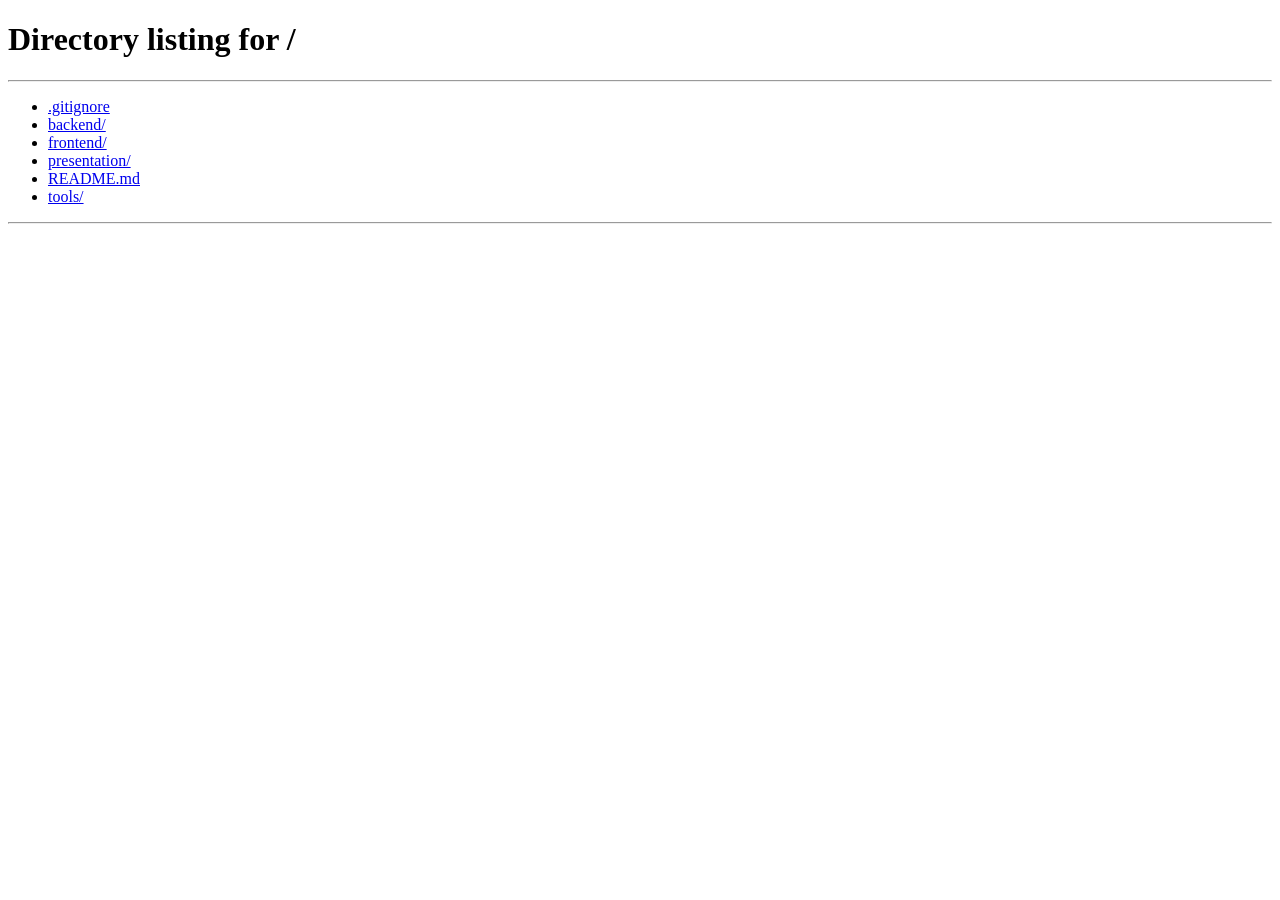
==== frontend/admin.html @ 4760195c "Initial commit" ====
<!doctype html>
<html lang="en">

<head>
  <meta charset="UTF-8" />
  <meta name="viewport" content="width=device-width, initial-scale=1.0" />
  <meta name="description" content="Grid Bot 3D administration dashboard" />
  <title>Grid Bot 3D — Admin Console</title>
  <link rel="stylesheet" href="./fonts.css" />
  <link rel="stylesheet" href="./admin.css" />
  <link rel="stylesheet" href="./admin-minimal.css" />
</head>

<body>
  <div class="admin-shell">
    <aside class="admin-sidebar">
      <a class="admin-brand" href="/admin" aria-label="Grid Bot Admin">
        <span class="admin-brand-mark" aria-hidden="true">
          <svg class="lucide-icon" viewBox="0 0 24 24" fill="none" stroke="currentColor" stroke-width="2" stroke-linecap="round" stroke-linejoin="round" focusable="false"><use href="./assets/lucide-sprite.svg#bot"></use></svg>
        </span>
        <span><small>GRID BOT 3D</small><strong>Control room</strong></span>
      </a>

      <nav class="admin-nav" aria-label="Admin navigation">
        <button class="active" type="button" data-view="dashboard">
          <svg class="lucide-icon" viewBox="0 0 24 24" fill="none" stroke="currentColor" stroke-width="2" stroke-linecap="round" stroke-linejoin="round" aria-hidden="true" focusable="false"><use href="./assets/lucide-sprite.svg#layout-dashboard"></use></svg>
          <span>Overview</span>
        </button>
        <button type="button" data-view="users">
          <svg class="lucide-icon" viewBox="0 0 24 24" fill="none" stroke="currentColor" stroke-width="2" stroke-linecap="round" stroke-linejoin="round" aria-hidden="true" focusable="false"><use href="./assets/lucide-sprite.svg#users"></use></svg>
          <span>Players</span>
        </button>
        <button type="button" data-view="submissions">
          <svg class="lucide-icon" viewBox="0 0 24 24" fill="none" stroke="currentColor" stroke-width="2" stroke-linecap="round" stroke-linejoin="round" aria-hidden="true" focusable="false"><use href="./assets/lucide-sprite.svg#code-xml"></use></svg>
          <span>Submissions</span>
        </button>
      </nav>

      <div class="admin-account">
        <span class="admin-account-icon" aria-hidden="true">
          <svg class="lucide-icon" viewBox="0 0 24 24" fill="none" stroke="currentColor" stroke-width="2" stroke-linecap="round" stroke-linejoin="round" focusable="false"><use href="./assets/lucide-sprite.svg#user-round"></use></svg>
        </span>
        <span><strong id="admin-name">Admin</strong><small>ADMINISTRATOR</small></span>
        <button id="admin-logout" type="button" title="Sign out" aria-label="Sign out">
          <svg class="lucide-icon" viewBox="0 0 24 24" fill="none" stroke="currentColor" stroke-width="2" stroke-linecap="round" stroke-linejoin="round" focusable="false"><use href="./assets/lucide-sprite.svg#log-out"></use></svg>
        </button>
      </div>
    </aside>

    <main class="admin-main">
      <header class="admin-header">
        <div>
          <span id="view-kicker">CONTROL ROOM / OVERVIEW</span>
          <h1 id="view-title">Live system status</h1>
          <p id="view-description">Track player accounts and mission results from one place.</p>
        </div>
        <div class="admin-toolbar">
          <label class="admin-search">
            <svg class="lucide-icon" viewBox="0 0 24 24" fill="none" stroke="currentColor" stroke-width="2" stroke-linecap="round" stroke-linejoin="round" aria-hidden="true" focusable="false"><use href="./assets/lucide-sprite.svg#search"></use></svg>
            <input id="global-search" type="search" placeholder="Search players, email, or code" />
            <kbd><svg class="lucide-icon" viewBox="0 0 24 24" fill="none" stroke="currentColor" stroke-width="2" stroke-linecap="round" stroke-linejoin="round" aria-hidden="true" focusable="false"><use href="./assets/lucide-sprite.svg#command"></use></svg><span>K</span></kbd>
          </label>

          <div id="filter-control" class="custom-filter">
            <button id="filter-button" type="button" aria-expanded="false" aria-controls="filter-popover">
              <svg class="lucide-icon" viewBox="0 0 24 24" fill="none" stroke="currentColor" stroke-width="2" stroke-linecap="round" stroke-linejoin="round" aria-hidden="true" focusable="false"><use href="./assets/lucide-sprite.svg#list-filter"></use></svg>
              <span id="filter-label">All filters</span>
              <svg class="filter-chevron lucide-icon" viewBox="0 0 24 24" fill="none" stroke="currentColor" stroke-width="2" stroke-linecap="round" stroke-linejoin="round" aria-hidden="true" focusable="false"><use href="./assets/lucide-sprite.svg#chevron-down"></use></svg>
            </button>
            <div id="filter-popover" class="filter-popover" hidden>
              <label>
                <svg class="lucide-icon" viewBox="0 0 24 24" fill="none" stroke="currentColor" stroke-width="2" stroke-linecap="round" stroke-linejoin="round" aria-hidden="true" focusable="false"><use href="./assets/lucide-sprite.svg#search"></use></svg>
                <input id="filter-search" type="search" placeholder="Search filters..." />
              </label>
              <div id="filter-options" class="filter-options"></div>
              <p id="filter-empty" hidden>No matching filters</p>
            </div>
          </div>

          <button id="create-user-button" class="primary-action" type="button">
            <svg class="lucide-icon" viewBox="0 0 24 24" fill="none" stroke="currentColor" stroke-width="2" stroke-linecap="round" stroke-linejoin="round" aria-hidden="true" focusable="false"><use href="./assets/lucide-sprite.svg#plus"></use></svg>
            Create player
          </button>
        </div>
      </header>

      <section id="dashboard-view" class="admin-view">
        <div class="metric-bento">
          <article class="metric-card metric-primary">
            <span class="metric-icon"><svg class="lucide-icon" viewBox="0 0 24 24" fill="none" stroke="currentColor" stroke-width="2" stroke-linecap="round" stroke-linejoin="round" aria-hidden="true" focusable="false"><use href="./assets/lucide-sprite.svg#users"></use></svg></span>
            <span>Total players</span>
            <strong id="metric-users">0</strong>
            <small><i></i><span id="metric-active-copy">0 active accounts</span></small>
          </article>
          <article class="metric-card">
            <span class="metric-icon"><svg class="lucide-icon" viewBox="0 0 24 24" fill="none" stroke="currentColor" stroke-width="2" stroke-linecap="round" stroke-linejoin="round" aria-hidden="true" focusable="false"><use href="./assets/lucide-sprite.svg#code-xml"></use></svg></span>
            <span>Submitted runs</span>
            <strong id="metric-submissions">0</strong>
            <small>Validated mission runs</small>
          </article>
          <article class="metric-card">
            <span class="metric-icon"><svg class="lucide-icon" viewBox="0 0 24 24" fill="none" stroke="currentColor" stroke-width="2" stroke-linecap="round" stroke-linejoin="round" aria-hidden="true" focusable="false"><use href="./assets/lucide-sprite.svg#clock-3"></use></svg></span>
            <span>Average time</span>
            <strong id="metric-duration">0:00</strong>
            <small>From mission start to submission</small>
          </article>
          <article class="metric-card">
            <span class="metric-icon"><svg class="lucide-icon" viewBox="0 0 24 24" fill="none" stroke="currentColor" stroke-width="2" stroke-linecap="round" stroke-linejoin="round" aria-hidden="true" focusable="false"><use href="./assets/lucide-sprite.svg#shield-check"></use></svg></span>
            <span>Overall completion</span>
            <strong id="metric-completion">0%</strong>
            <small><span id="metric-suspended">0 suspended accounts</span></small>
          </article>
        </div>

        <div class="dashboard-grid">
          <article class="admin-panel mission-pulse-panel">
            <header class="panel-heading">
              <div><span>MISSION PULSE</span><h2>Mission performance</h2></div>
              <small>Based on all validated submissions</small>
            </header>
            <div id="mission-pulse" class="mission-pulse"></div>
          </article>
          <article class="admin-panel recent-panel">
            <header class="panel-heading">
              <div><span>LIVE ACTIVITY</span><h2>Recent activity</h2></div>
              <button type="button" data-open-view="submissions">View all</button>
            </header>
            <div id="recent-submissions" class="recent-list"></div>
          </article>
        </div>
      </section>

      <section id="users-view" class="admin-view" hidden>
        <article class="admin-panel table-panel">
          <header class="table-heading">
            <div><span>ACCOUNT DIRECTORY</span><h2>Player accounts</h2></div>
            <span id="users-count">0 items</span>
          </header>
          <div class="data-table-wrap">
            <table class="data-table">
              <thead>
                <tr><th>Player</th><th>Status</th><th>Submissions</th><th>Best stars</th><th>Last seen</th><th></th></tr>
              </thead>
              <tbody id="users-table-body"></tbody>
            </table>
          </div>
          <div id="users-empty" class="empty-state" hidden>
            <svg class="lucide-icon" viewBox="0 0 24 24" fill="none" stroke="currentColor" stroke-width="2" stroke-linecap="round" stroke-linejoin="round" aria-hidden="true" focusable="false"><use href="./assets/lucide-sprite.svg#user-round"></use></svg>
            <strong>No player accounts found</strong><span>Try a different search or filter.</span>
          </div>
        </article>
      </section>

      <section id="submissions-view" class="admin-view" hidden>
        <article class="admin-panel table-panel">
          <header class="table-heading">
            <div><span>VALIDATED RUNS</span><h2>Submission history</h2></div>
            <span id="submissions-count">0 items</span>
          </header>
          <div class="data-table-wrap">
            <table class="data-table submission-table">
              <thead>
                <tr><th>Player</th><th>Mission</th><th>Result</th><th>Time</th><th>Submitted</th><th></th></tr>
              </thead>
              <tbody id="submissions-table-body"></tbody>
            </table>
          </div>
          <div id="submissions-empty" class="empty-state" hidden>
            <svg class="lucide-icon" viewBox="0 0 24 24" fill="none" stroke="currentColor" stroke-width="2" stroke-linecap="round" stroke-linejoin="round" aria-hidden="true" focusable="false"><use href="./assets/lucide-sprite.svg#code-xml"></use></svg>
            <strong>No submissions found</strong><span>Try a different search or filter.</span>
          </div>
        </article>
      </section>
    </main>
  </div>

  <aside id="submission-drawer" class="detail-drawer" aria-labelledby="drawer-title" hidden>
    <div class="drawer-scrim" data-close-drawer></div>
    <section>
      <header>
        <div><span>RUN INSPECTOR</span><h2 id="drawer-title">Run details</h2></div>
        <button type="button" data-close-drawer aria-label="Close details">
          <svg class="lucide-icon" viewBox="0 0 24 24" fill="none" stroke="currentColor" stroke-width="2" stroke-linecap="round" stroke-linejoin="round" focusable="false"><use href="./assets/lucide-sprite.svg#x"></use></svg>
        </button>
      </header>
      <div id="drawer-content" class="drawer-content"></div>
    </section>
  </aside>

  <div id="user-modal" class="admin-modal" role="dialog" aria-modal="true" aria-labelledby="user-modal-title" hidden>
    <div class="modal-scrim" data-close-modal></div>
    <section class="modal-card">
      <header>
        <div><span>ACCOUNT EDITOR</span><h2 id="user-modal-title">Create player account</h2></div>
        <button type="button" data-close-modal aria-label="Close">
          <svg class="lucide-icon" viewBox="0 0 24 24" fill="none" stroke="currentColor" stroke-width="2" stroke-linecap="round" stroke-linejoin="round" focusable="false"><use href="./assets/lucide-sprite.svg#x"></use></svg>
        </button>
      </header>
      <form id="user-form">
        <input id="user-id" name="id" type="hidden" />
        <label><span>Username</span><input name="username" type="text" minlength="3" maxlength="32" required /></label>
        <label><span>Email</span><input name="email" type="email" required /></label>
        <label><span id="password-label">Password</span><input name="password" type="password" minlength="8" /></label>
        <label id="status-field" hidden>
          <span>Account status</span>
          <div class="status-segment">
            <button class="active" type="button" data-status="active">Active</button>
            <button type="button" data-status="suspended">Suspended</button>
          </div>
        </label>
        <p id="user-form-error" class="form-error" role="alert" hidden></p>
        <footer>
          <button type="button" data-close-modal>Cancel</button>
          <button id="save-user-button" type="submit">Save account</button>
        </footer>
      </form>
    </section>
  </div>

  <div id="delete-modal" class="admin-modal" role="dialog" aria-modal="true" aria-labelledby="delete-modal-title" hidden>
    <div class="modal-scrim" data-close-delete></div>
    <section class="modal-card compact">
      <header>
        <div><span>DESTRUCTIVE ACTION</span><h2 id="delete-modal-title">Delete player account?</h2></div>
      </header>
      <p id="delete-copy">All scores and history will be permanently removed.</p>
      <footer>
        <button type="button" data-close-delete>Cancel</button>
        <button id="confirm-delete-button" class="danger-action" type="button">Delete account</button>
      </footer>
    </section>
  </div>

  <div id="admin-toast" class="admin-toast" role="status" aria-live="polite" hidden>
    <svg class="lucide-icon" viewBox="0 0 24 24" fill="none" stroke="currentColor" stroke-width="2" stroke-linecap="round" stroke-linejoin="round" aria-hidden="true" focusable="false"><use href="./assets/lucide-sprite.svg#check"></use></svg>
    <span id="admin-toast-copy">Saved</span>
  </div>

  <script type="module" src="./admin.js"></script>
</body>

</html>
---- frontend/fonts.css ----
@import url("https://fonts.googleapis.com/css2?family=Exo+2:wght@400;500;600;700;800&family=IBM+Plex+Mono:wght@400;500;600&family=Oxanium:wght@400;500;600;700;800&display=swap");

:root {
  --font-body: "Exo 2", system-ui, -apple-system, BlinkMacSystemFont, "Segoe UI", sans-serif;
  --font-display: "Oxanium", "Exo 2", system-ui, -apple-system, BlinkMacSystemFont, "Segoe UI", sans-serif;
  --font-mono: "IBM Plex Mono", ui-monospace, SFMono-Regular, Menlo, Monaco, Consolas, monospace;
}
---- frontend/admin.css ----
:root {
  color-scheme: dark;
  --bg: #101516;
  --surface: #171e20;
  --surface-raised: #1d2628;
  --surface-soft: #222d2f;
  --line: rgba(215, 230, 226, 0.09);
  --line-strong: rgba(215, 230, 226, 0.15);
  --text: #e8efed;
  --muted: #84928f;
  --muted-strong: #a8b4b1;
  --accent: #9dbdb5;
  --accent-strong: #c0d7d1;
  --accent-ink: #12201d;
  --danger: #d88a98;
  --warning: #d4b67b;
  font-family: var(--font-body);
  font-synthesis: none;
  text-rendering: optimizeLegibility;
}

* {
  box-sizing: border-box;
}

html,
body {
  min-width: 320px;
  min-height: 100%;
  margin: 0;
}

body,
button,
input {
  font-family: var(--font-body);
}

body {
  min-height: 100vh;
  color: var(--text);
  background:
    radial-gradient(circle at 80% 0%, rgba(97, 125, 119, 0.1), transparent 28%),
    var(--bg);
}

[hidden] {
  display: none !important;
}

button,
input {
  border: 0;
  color: inherit;
  font: inherit;
}

button {
  cursor: pointer;
}

svg {
  fill: none;
  stroke: currentColor;
  stroke-width: 1.75;
  stroke-linecap: round;
  stroke-linejoin: round;
}

.lucide-icon {
  display: block;
  width: 1em;
  height: 1em;
  flex: 0 0 auto;
}

.icon-fill {
  fill: currentColor;
}

.admin-shell {
  display: grid;
  grid-template-columns: 230px minmax(0, 1fr);
  min-height: 100vh;
}

.admin-sidebar {
  position: sticky;
  top: 0;
  display: flex;
  height: 100vh;
  flex-direction: column;
  padding: 24px 18px 18px;
  border-right: 1px solid var(--line);
  background: rgba(15, 21, 22, 0.86);
  backdrop-filter: blur(24px);
}

.admin-brand {
  display: flex;
  gap: 11px;
  align-items: center;
  padding: 0 8px;
  color: inherit;
  text-decoration: none;
}

.admin-brand-mark {
  position: relative;
  display: grid;
  width: 38px;
  height: 34px;
  place-items: center;
  border-radius: 11px 11px 14px 14px;
  color: #dff1ec;
  background: #718f88;
  box-shadow: 0 10px 25px rgba(31, 49, 46, 0.42);
  transform: rotate(-3deg);
}

.admin-brand-mark::before {
  position: absolute;
  top: -6px;
  width: 2px;
  height: 7px;
  border-radius: 2px;
  content: "";
  background: #718f88;
}

.admin-brand-mark svg {
  width: 22px;
  height: 22px;
  filter: drop-shadow(0 0 8px rgba(223, 241, 236, 0.18));
}

.admin-brand > span:last-child {
  display: grid;
  gap: 2px;
}

.admin-brand small,
.admin-brand strong {
  font-family: var(--font-body);
}

.admin-brand small {
  color: #778683;
  font-size: 11px;
  letter-spacing: 0.14em;
}

.admin-brand strong {
  font-size: 14px;
  letter-spacing: 0.02em;
}

.admin-nav {
  display: grid;
  gap: 6px;
  margin-top: 48px;
}

.admin-nav button {
  display: flex;
  gap: 12px;
  align-items: center;
  min-height: 44px;
  padding: 0 13px;
  border-radius: 14px;
  color: #7f8d8a;
  background: transparent;
  font-size: 14px;
  font-weight: 600;
  text-align: left;
  transition:
    color 180ms ease,
    background 180ms ease,
    transform 180ms cubic-bezier(0.22, 1, 0.36, 1);
}

.admin-nav button svg {
  width: 18px;
  height: 18px;
}

.admin-nav button:hover {
  color: #c6d1ce;
  background: rgba(205, 224, 219, 0.045);
  transform: translateX(2px);
}

.admin-nav button.active {
  color: var(--text);
  background: rgba(157, 189, 181, 0.1);
  box-shadow: inset 0 0 0 1px rgba(174, 202, 195, 0.07);
}

.admin-nav button.active svg {
  color: var(--accent);
}

.admin-account {
  display: grid;
  grid-template-columns: auto minmax(0, 1fr) auto;
  gap: 9px;
  align-items: center;
  margin-top: auto;
  padding: 10px;
  border: 1px solid var(--line);
  border-radius: 18px;
  background: rgba(219, 235, 231, 0.035);
}

.admin-account-icon {
  display: grid;
  width: 34px;
  height: 34px;
  place-items: center;
  border-radius: 11px;
  color: var(--accent);
  background: rgba(157, 189, 181, 0.1);
}

.admin-account-icon svg,
.admin-account button svg {
  width: 16px;
  height: 16px;
}

.admin-account > span:nth-child(2) {
  display: grid;
  min-width: 0;
}

.admin-account strong {
  overflow: hidden;
  font-size: 14px;
  text-overflow: ellipsis;
  white-space: nowrap;
}

.admin-account small {
  color: #70807c;
  font-family: var(--font-body);
  font-size: 11px;
  letter-spacing: 0.1em;
}

.admin-account button {
  display: grid;
  width: 30px;
  height: 30px;
  place-items: center;
  border-radius: 10px;
  color: #778582;
  background: transparent;
}

.admin-account button:hover {
  color: var(--danger);
  background: rgba(216, 138, 152, 0.08);
}

.admin-main {
  width: 100%;
  min-width: 0;
  padding: 34px clamp(24px, 4vw, 58px) 50px;
}

.admin-header {
  display: flex;
  gap: 28px;
  justify-content: space-between;
  align-items: end;
  max-width: 1500px;
  margin: 0 auto 30px;
}

.admin-header > div:first-child > span,
.panel-heading span,
.table-heading > div span,
.detail-drawer header span,
.modal-card header span,
.route-section header span,
.code-section header span {
  color: #72817e;
  font-family: var(--font-body);
  font-size: 11px;
  font-weight: 600;
  letter-spacing: 0.16em;
}

.admin-header h1 {
  margin: 8px 0 4px;
  font-size: clamp(28px, 3.6vw, 43px);
  line-height: 1.05;
  letter-spacing: -0.045em;
}

.admin-header p {
  margin: 0;
  color: var(--muted);
  font-size: 14px;
}

.admin-toolbar {
  display: flex;
  gap: 9px;
  align-items: center;
}

.admin-search {
  display: grid;
  grid-template-columns: auto minmax(150px, 240px) auto;
  gap: 9px;
  align-items: center;
  height: 44px;
  padding: 0 10px 0 13px;
  border: 1px solid var(--line);
  border-radius: 14px;
  color: #6f7d7a;
  background: rgba(28, 37, 39, 0.75);
  transition:
    border-color 180ms ease,
    background 180ms ease,
    box-shadow 180ms ease;
}

.admin-search:focus-within {
  border-color: rgba(157, 189, 181, 0.28);
  background: rgba(31, 42, 44, 0.9);
  box-shadow: 0 0 0 4px rgba(157, 189, 181, 0.05);
}

.admin-search svg,
.filter-popover label svg {
  width: 16px;
  height: 16px;
}

.admin-search input,
.filter-popover input {
  min-width: 0;
  outline: 0;
  color: var(--text);
  background: transparent;
  font-size: 14px;
}

.admin-search input::placeholder,
.filter-popover input::placeholder {
  color: #65736f;
}

.admin-search kbd {
  display: inline-flex;
  gap: 4px;
  align-items: center;
  padding: 3px 6px;
  border: 1px solid var(--line);
  border-radius: 6px;
  color: #687673;
  background: rgba(8, 13, 14, 0.24);
  font-family: var(--font-mono);
  font-size: 11px;
}

.admin-search kbd svg {
  width: 11px;
  height: 11px;
}

.custom-filter {
  position: relative;
}

.custom-filter > button,
.primary-action {
  display: flex;
  gap: 8px;
  align-items: center;
  height: 44px;
  padding: 0 13px;
  border: 1px solid var(--line);
  border-radius: 14px;
  background: rgba(28, 37, 39, 0.75);
  font-size: 13px;
  font-weight: 700;
  white-space: nowrap;
}

.custom-filter > button:hover {
  border-color: var(--line-strong);
  background: var(--surface-raised);
}

.custom-filter > button svg,
.primary-action svg {
  width: 16px;
  height: 16px;
}

.filter-chevron {
  width: 13px !important;
  color: #6f7d7a;
  transition: transform 180ms ease;
}

.custom-filter > button[aria-expanded="true"] .filter-chevron {
  transform: rotate(180deg);
}

.primary-action {
  border-color: transparent;
  color: var(--accent-ink);
  background: var(--accent);
  box-shadow: 0 12px 28px rgba(51, 78, 72, 0.24);
}

.primary-action:hover {
  background: var(--accent-strong);
  transform: translateY(-1px);
}

.filter-popover {
  position: absolute;
  top: calc(100% + 9px);
  right: 0;
  z-index: 50;
  width: 280px;
  padding: 9px;
  border: 1px solid var(--line-strong);
  border-radius: 20px;
  background: rgba(25, 34, 36, 0.96);
  box-shadow: 0 24px 65px rgba(0, 0, 0, 0.34);
  backdrop-filter: blur(24px);
  animation: popover-in 220ms cubic-bezier(0.22, 1, 0.36, 1);
}

.filter-popover > label {
  display: flex;
  gap: 9px;
  align-items: center;
  height: 40px;
  padding: 0 11px;
  border: 1px solid var(--line);
  border-radius: 12px;
  color: #72807d;
  background: rgba(8, 13, 14, 0.25);
}

.filter-popover > label input {
  width: 100%;
}

.filter-options {
  display: grid;
  max-height: 290px;
  margin-top: 7px;
  overflow: auto;
}

.filter-group-label {
  padding: 10px 9px 5px;
  color: #64726f;
  font-family: var(--font-body);
  font-size: 11px;
  letter-spacing: 0.14em;
}

.filter-options button {
  display: flex;
  justify-content: space-between;
  align-items: center;
  min-height: 39px;
  padding: 0 10px;
  border-radius: 11px;
  color: #aab5b2;
  background: transparent;
  font-size: 13px;
  text-align: left;
}

.filter-options button:hover {
  color: var(--text);
  background: rgba(211, 230, 225, 0.05);
}

.filter-options button svg {
  width: 14px;
  height: 14px;
  color: var(--accent);
  opacity: 0;
}

.filter-options button.selected {
  color: var(--text);
  background: rgba(157, 189, 181, 0.08);
}

.filter-options button.selected svg {
  opacity: 1;
}

.filter-popover > p {
  margin: 8px 0 0;
  padding: 14px;
  color: #6f7d7a;
  font-size: 13px;
  text-align: center;
}

.admin-view {
  max-width: 1500px;
  margin: 0 auto;
  animation: view-in 380ms cubic-bezier(0.22, 1, 0.36, 1);
}

.metric-bento {
  display: grid;
  grid-template-columns: 1.18fr repeat(3, minmax(0, 1fr));
  gap: 12px;
}

.metric-card {
  position: relative;
  display: flex;
  min-height: 174px;
  flex-direction: column;
  overflow: hidden;
  padding: 20px;
  border: 1px solid var(--line);
  border-radius: 25px;
  background:
    radial-gradient(circle at 110% -20%, rgba(157, 189, 181, 0.08), transparent 48%),
    rgba(24, 32, 34, 0.78);
  box-shadow: 0 18px 48px rgba(0, 0, 0, 0.11);
}

.metric-card::after {
  position: absolute;
  right: -26px;
  bottom: -52px;
  width: 120px;
  height: 120px;
  border: 1px solid rgba(157, 189, 181, 0.08);
  border-radius: 44% 56% 64% 36% / 43% 40% 60% 57%;
  content: "";
  transform: rotate(18deg);
}

.metric-primary {
  border-color: rgba(166, 198, 190, 0.15);
  background:
    radial-gradient(circle at 95% 5%, rgba(182, 211, 204, 0.15), transparent 44%),
    #202d2d;
}

.metric-icon {
  display: grid;
  width: 34px;
  height: 34px;
  margin-bottom: 17px;
  place-items: center;
  border-radius: 11px;
  color: var(--accent);
  background: rgba(157, 189, 181, 0.09);
}

.metric-icon svg {
  width: 16px;
  height: 16px;
}

.metric-card > span:nth-child(2) {
  color: #899793;
  font-size: 13px;
  font-weight: 600;
}

.metric-card > strong {
  margin: 4px 0 7px;
  font-family: var(--font-body);
  font-size: clamp(26px, 3vw, 39px);
  font-weight: 500;
  letter-spacing: -0.06em;
}

.metric-card > small {
  display: flex;
  gap: 6px;
  align-items: center;
  margin-top: auto;
  color: #71807c;
  font-size: 12px;
}

.metric-card > small i {
  width: 6px;
  height: 6px;
  border-radius: 50%;
  background: #83b7a9;
  box-shadow: 0 0 10px rgba(131, 183, 169, 0.48);
}

.dashboard-grid {
  display: grid;
  grid-template-columns: 1.25fr 0.75fr;
  gap: 12px;
  margin-top: 12px;
}

.admin-panel {
  border: 1px solid var(--line);
  border-radius: 25px;
  background: rgba(24, 32, 34, 0.72);
  box-shadow: 0 18px 48px rgba(0, 0, 0, 0.1);
}

.mission-pulse-panel,
.recent-panel {
  min-height: 330px;
  padding: 21px;
}

.panel-heading,
.table-heading {
  display: flex;
  justify-content: space-between;
  align-items: center;
}

.panel-heading h2,
.table-heading h2 {
  margin: 5px 0 0;
  font-size: 16px;
  letter-spacing: -0.025em;
}

.panel-heading > small,
.table-heading > span {
  color: #71807c;
  font-size: 12px;
}

.panel-heading button {
  padding: 7px 10px;
  border-radius: 10px;
  color: var(--accent);
  background: rgba(157, 189, 181, 0.07);
  font-size: 12px;
}

.mission-pulse {
  display: grid;
  grid-template-columns: repeat(2, minmax(0, 1fr));
  gap: 10px;
  margin-top: 22px;
}

.mission-pulse article {
  display: flex;
  gap: 13px;
  align-items: center;
  min-height: 100px;
  padding: 14px;
  border: 1px solid rgba(215, 230, 226, 0.06);
  border-radius: 19px;
  background: rgba(10, 16, 17, 0.18);
}

.pulse-ring {
  display: grid;
  flex: 0 0 58px;
  width: 58px;
  height: 58px;
  place-items: center;
  border-radius: 50%;
  background: conic-gradient(var(--accent) var(--pulse), rgba(157, 189, 181, 0.09) 0);
}

.pulse-ring::before {
  grid-area: 1 / 1;
  width: 46px;
  height: 46px;
  border-radius: 50%;
  content: "";
  background: #192123;
}

.pulse-ring span {
  z-index: 1;
  grid-area: 1 / 1;
  color: var(--accent-strong);
  font-family: var(--font-body);
  font-size: 12px;
}

.mission-pulse article > span {
  display: grid;
  min-width: 0;
}

.mission-pulse small {
  color: #6d7c79;
  font-family: var(--font-body);
  font-size: 11px;
  letter-spacing: 0.1em;
}

.mission-pulse strong {
  overflow: hidden;
  margin: 3px 0 5px;
  font-size: 14px;
  text-overflow: ellipsis;
  white-space: nowrap;
}

.mission-pulse em {
  color: #82918d;
  font-size: 12px;
  font-style: normal;
}

.recent-list {
  display: grid;
  gap: 3px;
  margin-top: 15px;
}

.recent-list button {
  display: grid;
  grid-template-columns: auto minmax(0, 1fr) auto;
  gap: 11px;
  align-items: center;
  min-height: 48px;
  padding: 7px 8px;
  border-radius: 14px;
  background: transparent;
  text-align: left;
}

.recent-list button:hover {
  background: rgba(215, 230, 226, 0.04);
}

.activity-route {
  display: flex;
  gap: 2px;
  align-items: center;
  justify-content: center;
  width: 35px;
  height: 35px;
  border-radius: 11px;
  background: rgba(157, 189, 181, 0.08);
}

.activity-route i {
  width: 4px;
  height: 4px;
  border-radius: 50%;
  background: var(--accent);
}

.recent-list button > span:nth-child(2) {
  display: grid;
}

.recent-list strong {
  font-size: 13px;
}

.recent-list small,
.recent-list time {
  color: #6d7b78;
  font-size: 11px;
}

.panel-empty {
  display: grid;
  min-height: 210px;
  place-items: center;
  color: #687673;
  font-size: 13px;
}

.table-panel {
  min-height: 560px;
  overflow: visible;
}

.table-heading {
  padding: 21px 22px 17px;
  border-bottom: 1px solid var(--line);
}

.data-table-wrap {
  overflow: visible;
}

.data-table {
  width: 100%;
  border-collapse: collapse;
}

.data-table th {
  height: 42px;
  padding: 0 17px;
  color: #667571;
  font-family: var(--font-body);
  font-size: 11px;
  font-weight: 600;
  letter-spacing: 0.12em;
  text-align: left;
  white-space: nowrap;
}

.data-table th:nth-child(n + 2):not(:last-child) {
  text-align: center;
}

.data-table td {
  height: 68px;
  padding: 0 17px;
  border-top: 1px solid rgba(215, 230, 226, 0.055);
  color: #aeb9b6;
  font-size: 13px;
}

.data-table tbody tr {
  transition:
    background 160ms ease,
    transform 180ms cubic-bezier(0.22, 1, 0.36, 1);
}

.data-table tbody tr:hover {
  background: rgba(215, 230, 226, 0.025);
}

.clickable-row {
  cursor: pointer;
}

.user-cell,
.drawer-user {
  display: flex;
  gap: 10px;
  align-items: center;
}

.table-avatar {
  display: grid;
  flex: 0 0 34px;
  width: 34px;
  height: 34px;
  place-items: center;
  border: 1px solid rgba(157, 189, 181, 0.12);
  border-radius: 11px;
  color: #a9c6bf;
  background: #22302f;
  font-family: var(--font-body);
  font-size: 14px;
  font-weight: 600;
}

.user-cell > span:last-child,
.drawer-user > span:last-child,
.mission-cell,
.result-cell {
  display: grid;
  min-width: 0;
}

.user-cell strong,
.drawer-user strong {
  overflow: hidden;
  color: #dce5e2;
  font-size: 13px;
  text-overflow: ellipsis;
  white-space: nowrap;
}

.user-cell small,
.drawer-user small {
  overflow: hidden;
  color: #6e7d79;
  font-size: 11px;
  text-overflow: ellipsis;
  white-space: nowrap;
}

.status-chip {
  display: inline-flex;
  gap: 6px;
  align-items: center;
  padding: 5px 8px;
  border-radius: 999px;
  font-size: 11px;
  white-space: nowrap;
}

.status-chip i {
  width: 5px;
  height: 5px;
  border-radius: 50%;
}

.status-chip.active {
  color: #93c5b8;
  background: rgba(103, 168, 151, 0.08);
}

.status-chip.active i {
  background: #78b6a6;
}

.status-chip.suspended {
  color: #d79daa;
  background: rgba(177, 83, 102, 0.09);
}

.status-chip.suspended i {
  background: #cf7c8e;
}

.center-cell,
.date-cell {
  color: #899793 !important;
  text-align: center;
}

.date-cell {
  white-space: nowrap;
}

.star-total {
  color: var(--warning);
  font-family: var(--font-body);
  font-size: 12px;
}

.action-cell {
  position: relative;
  width: 54px;
  padding-right: 12px !important;
}

.row-menu-button,
.row-open-button {
  display: grid;
  width: 30px;
  height: 30px;
  place-items: center;
  border-radius: 10px;
  color: #70807c;
  background: transparent;
}

.row-menu-button:hover,
.row-open-button:hover {
  color: var(--text);
  background: rgba(215, 230, 226, 0.06);
}

.row-menu-button svg,
.row-open-button svg {
  width: 15px;
  height: 15px;
}

.row-action-menu {
  position: absolute;
  top: 50px;
  right: 12px;
  z-index: 30;
  width: 160px;
  padding: 6px;
  border: 1px solid var(--line-strong);
  border-radius: 15px;
  background: rgba(27, 36, 38, 0.98);
  box-shadow: 0 18px 45px rgba(0, 0, 0, 0.34);
  animation: popover-in 180ms cubic-bezier(0.22, 1, 0.36, 1);
}

.row-action-menu button {
  width: 100%;
  min-height: 35px;
  padding: 0 9px;
  border-radius: 9px;
  background: transparent;
  font-size: 12px;
  text-align: left;
}

.row-action-menu button:hover {
  background: rgba(215, 230, 226, 0.05);
}

.row-action-menu button.danger {
  color: var(--danger);
}

.mission-cell {
  text-align: center;
}

.mission-cell small {
  color: #687773;
  font-family: var(--font-body);
  font-size: 11px;
  letter-spacing: 0.08em;
}

.mission-cell strong {
  color: #b8c3c0;
  font-size: 12px;
}

.result-cell {
  gap: 2px;
  text-align: center;
}

.result-cell strong {
  color: #b9c4c1;
  font-size: 12px;
}

.result-cell small {
  display: flex;
  gap: 2px;
  justify-content: center;
  color: var(--warning);
}

.result-cell i {
  display: flex;
  color: inherit;
  font-style: normal;
}

.result-cell i svg {
  width: 12px;
  height: 12px;
}

.result-cell i.empty {
  color: rgba(212, 182, 123, 0.18);
}

.empty-state {
  display: grid;
  min-height: 420px;
  place-items: center;
  align-content: center;
  color: #6b7976;
  text-align: center;
}

.empty-state svg {
  width: 34px;
  height: 34px;
  margin-bottom: 12px;
}

.empty-state strong {
  color: #a1aeaa;
  font-size: 14px;
}

.empty-state span {
  margin-top: 4px;
  font-size: 12px;
}

.detail-drawer,
.admin-modal {
  position: fixed;
  inset: 0;
  z-index: 100;
}

.drawer-scrim,
.modal-scrim {
  position: absolute;
  inset: 0;
  background: rgba(5, 9, 10, 0.64);
  backdrop-filter: blur(7px);
  animation: fade-in 220ms ease;
}

.detail-drawer > section {
  position: absolute;
  top: 10px;
  right: 10px;
  bottom: 10px;
  display: flex;
  width: min(590px, calc(100vw - 20px));
  flex-direction: column;
  overflow: hidden;
  border: 1px solid var(--line-strong);
  border-radius: 28px;
  background: #182022;
  box-shadow: -24px 0 80px rgba(0, 0, 0, 0.36);
  animation: drawer-in 380ms cubic-bezier(0.22, 1, 0.36, 1);
}

.detail-drawer > section > header,
.modal-card > header {
  display: flex;
  justify-content: space-between;
  align-items: center;
  padding: 20px 22px;
  border-bottom: 1px solid var(--line);
}

.detail-drawer h2,
.modal-card h2 {
  margin: 5px 0 0;
  font-size: 17px;
}

.detail-drawer header button,
.modal-card header button {
  display: grid;
  width: 34px;
  height: 34px;
  place-items: center;
  border-radius: 11px;
  color: #788683;
  background: rgba(215, 230, 226, 0.05);
}

.detail-drawer header button svg,
.modal-card header button svg {
  width: 16px;
  height: 16px;
}

.drawer-content {
  min-height: 0;
  padding: 20px 22px 28px;
  overflow: auto;
}

.drawer-run-header {
  display: flex;
  justify-content: space-between;
  align-items: center;
}

.drawer-date {
  color: #6f7d7a;
  font-size: 12px;
}

.drawer-metrics {
  display: grid;
  grid-template-columns: repeat(3, 1fr);
  gap: 8px;
  margin-top: 18px;
}

.drawer-metrics > div {
  display: grid;
  min-height: 105px;
  align-content: center;
  padding: 14px;
  border: 1px solid var(--line);
  border-radius: 18px;
  background: rgba(9, 14, 15, 0.16);
}

.drawer-metrics span {
  color: #6e7c79;
  font-size: 11px;
}

.drawer-metrics strong {
  margin: 5px 0;
  font-family: var(--font-body);
  font-size: 20px;
  font-weight: 500;
}

.drawer-metrics small {
  display: flex;
  gap: 2px;
  align-items: center;
  color: #7f8e8a;
  font-size: 11px;
}

.drawer-metrics small i {
  display: flex;
  color: var(--warning);
  font-style: normal;
}

.drawer-metrics small i svg {
  width: 12px;
  height: 12px;
}

.drawer-metrics small i.empty {
  color: rgba(212, 182, 123, 0.18);
}

.route-section,
.code-section {
  margin-top: 12px;
  padding: 16px;
  border: 1px solid var(--line);
  border-radius: 21px;
  background: rgba(9, 14, 15, 0.15);
}

.route-section > header,
.code-section > header {
  display: flex;
  justify-content: space-between;
  align-items: center;
  margin-bottom: 14px;
}

.route-section header strong,
.code-section header strong {
  font-size: 13px;
}

.route-map {
  position: relative;
  width: min(100%, 380px);
  aspect-ratio: 1;
  margin: 0 auto;
}

.route-grid {
  display: grid;
  width: 100%;
  height: 100%;
  grid-template-columns: repeat(var(--grid-size), 1fr);
  overflow: hidden;
  border: 1px solid rgba(215, 230, 226, 0.11);
  border-radius: 15px;
  background: #12191a;
}

.route-cell {
  position: relative;
  border-right: 1px solid rgba(215, 230, 226, 0.045);
  border-bottom: 1px solid rgba(215, 230, 226, 0.045);
}

.route-cell.wall {
  background: #3e3034;
  box-shadow: inset 0 0 0 1px rgba(216, 138, 152, 0.12);
}

.route-cell.start::after,
.route-cell.goal::after {
  position: absolute;
  inset: 28%;
  border-radius: 50%;
  content: "";
  background: #82b6a8;
  box-shadow: 0 0 12px rgba(130, 182, 168, 0.46);
}

.route-cell.goal::after {
  background: #d2b273;
  box-shadow: 0 0 12px rgba(210, 178, 115, 0.46);
}

.route-map > svg {
  position: absolute;
  inset: 0;
  width: 100%;
  height: 100%;
  overflow: visible;
}

.route-map polyline {
  fill: none;
  stroke: #b8d2cc;
  stroke-width: 0.1;
  stroke-linecap: round;
  stroke-linejoin: round;
  filter: drop-shadow(0 0 4px rgba(184, 210, 204, 0.35));
}

.route-map circle {
  fill: #d5e5e1;
  stroke: #172021;
  stroke-width: 0.05;
}

.route-legend {
  display: flex;
  gap: 14px;
  justify-content: center;
  margin-top: 12px;
  color: #72807d;
  font-size: 11px;
}

.route-legend span {
  display: flex;
  gap: 5px;
  align-items: center;
}

.route-legend i {
  width: 7px;
  height: 7px;
  border-radius: 2px;
}

.route-legend .start {
  background: #82b6a8;
}

.route-legend .goal {
  background: #d2b273;
}

.route-legend .wall {
  background: #6b464f;
}

.code-section header {
  margin-bottom: 10px;
}

.code-section header button {
  margin-left: auto;
  padding: 6px 9px;
  border-radius: 8px;
  color: var(--accent);
  background: rgba(157, 189, 181, 0.07);
  font-size: 11px;
}

.code-section pre {
  max-height: 280px;
  margin: 0;
  overflow: auto;
  padding: 15px;
  border-radius: 14px;
  color: #b9cbc6;
  background: #101617;
  font-family: var(--font-mono);
  font-size: 13px;
  line-height: 1.75;
  white-space: pre-wrap;
}

.route-unavailable {
  display: grid;
  min-height: 180px;
  place-items: center;
  color: #6f7d7a;
  font-size: 13px;
}

.admin-modal {
  display: grid;
  place-items: center;
  padding: 20px;
}

.modal-card {
  position: relative;
  z-index: 1;
  width: min(480px, 100%);
  overflow: hidden;
  border: 1px solid var(--line-strong);
  border-radius: 27px;
  background: #1a2325;
  box-shadow: 0 30px 90px rgba(0, 0, 0, 0.4);
  animation: modal-in 300ms cubic-bezier(0.22, 1, 0.36, 1);
}

.modal-card form {
  display: grid;
  gap: 13px;
  padding: 20px 22px 22px;
}

.modal-card form > label {
  display: grid;
  gap: 7px;
}

.modal-card form > label > span {
  color: #99a6a3;
  font-size: 13px;
  font-weight: 600;
}

.modal-card input {
  width: 100%;
  height: 45px;
  padding: 0 13px;
  border: 1px solid var(--line);
  border-radius: 13px;
  outline: 0;
  color: var(--text);
  background: rgba(8, 13, 14, 0.25);
  font-size: 14px;
}

.modal-card input:focus {
  border-color: rgba(157, 189, 181, 0.32);
  box-shadow: 0 0 0 4px rgba(157, 189, 181, 0.05);
}

.status-segment {
  display: grid;
  grid-template-columns: 1fr 1fr;
  gap: 4px;
  padding: 4px;
  border: 1px solid var(--line);
  border-radius: 13px;
  background: rgba(8, 13, 14, 0.2);
}

.status-segment button {
  min-height: 37px;
  border-radius: 10px;
  color: #788683;
  background: transparent;
  font-size: 12px;
}

.status-segment button.active {
  color: #dce6e3;
  background: rgba(157, 189, 181, 0.1);
}

.form-error {
  margin: 0;
  padding: 10px 12px;
  border: 1px solid rgba(216, 138, 152, 0.14);
  border-radius: 12px;
  color: #dca4ae;
  background: rgba(153, 62, 79, 0.08);
  font-size: 12px;
}

.modal-card footer,
.modal-card.compact > footer {
  display: flex;
  gap: 8px;
  justify-content: flex-end;
}

.modal-card form footer {
  margin-top: 4px;
}

.modal-card footer button {
  min-height: 40px;
  padding: 0 16px;
  border-radius: 12px;
  color: #9ba8a5;
  background: rgba(215, 230, 226, 0.05);
  font-size: 13px;
  font-weight: 700;
}

.modal-card footer button:last-child {
  color: var(--accent-ink);
  background: var(--accent);
}

.modal-card footer button.danger-action {
  color: #2a1419;
  background: var(--danger);
}

.modal-card.compact {
  padding-bottom: 20px;
}

.modal-card.compact > p {
  margin: 0;
  padding: 20px 22px;
  color: #8d9a97;
  font-size: 14px;
  line-height: 1.65;
}

.modal-card.compact > footer {
  padding: 0 22px;
}

.admin-toast {
  position: fixed;
  right: 24px;
  bottom: 24px;
  z-index: 200;
  display: flex;
  gap: 9px;
  align-items: center;
  max-width: 360px;
  min-height: 46px;
  padding: 0 16px;
  border: 1px solid rgba(157, 189, 181, 0.16);
  border-radius: 14px;
  color: #c8d9d4;
  background: rgba(28, 40, 39, 0.94);
  box-shadow: 0 18px 50px rgba(0, 0, 0, 0.34);
  font-size: 13px;
  backdrop-filter: blur(18px);
  animation: toast-in 300ms cubic-bezier(0.22, 1, 0.36, 1);
}

.admin-toast svg {
  width: 16px;
  height: 16px;
  color: var(--accent);
}

.admin-toast.error {
  border-color: rgba(216, 138, 152, 0.18);
  color: #e1a9b3;
  background: rgba(55, 29, 35, 0.96);
}

.admin-toast.error svg {
  color: var(--danger);
}

.admin-brand small,
.admin-brand strong,
.admin-nav button,
.admin-account strong,
.admin-account small,
.admin-header > div:first-child > span,
.panel-heading span,
.table-heading > div span,
.detail-drawer header span,
.modal-card header span,
.route-section header span,
.code-section header span,
.admin-header h1,
.custom-filter > button,
.primary-action,
.filter-group-label,
.metric-card > strong,
.panel-heading h2,
.table-heading h2,
.pulse-ring span,
.mission-pulse small,
.data-table th,
.table-avatar,
.star-total,
.mission-cell small,
.detail-drawer h2,
.modal-card h2,
.drawer-metrics span,
.drawer-metrics strong,
.route-section header strong,
.code-section header strong,
.code-section header button,
.status-segment button,
.modal-card footer button {
  font-family: var(--font-display);
}

.admin-loading .admin-main {
  cursor: progress;
}

.admin-loading .admin-view {
  opacity: 0.55;
  pointer-events: none;
}

@keyframes popover-in {
  from {
    opacity: 0;
    transform: translateY(-7px) scale(0.98);
  }
}

@keyframes view-in {
  from {
    opacity: 0;
    transform: translateY(10px);
  }
}

@keyframes fade-in {
  from {
    opacity: 0;
  }
}

@keyframes drawer-in {
  from {
    transform: translateX(35px);
  }
}

@keyframes modal-in {
  from {
    opacity: 0;
    transform: translateY(12px) scale(0.97);
  }
}

@keyframes toast-in {
  from {
    opacity: 0;
    transform: translateY(10px);
  }
}

@media (max-width: 1120px) {
  .admin-shell {
    grid-template-columns: 82px minmax(0, 1fr);
  }

  .admin-sidebar {
    align-items: center;
    padding-inline: 12px;
  }

  .admin-brand > span:last-child,
  .admin-nav button span,
  .admin-account > span:nth-child(2),
  .admin-account button {
    display: none;
  }

  .admin-brand,
  .admin-nav button {
    padding: 0;
    justify-content: center;
  }

  .admin-brand-mark {
    width: 42px;
    height: 38px;
  }

  .admin-nav {
    width: 100%;
  }

  .admin-nav button {
    min-height: 48px;
  }

  .admin-account {
    grid-template-columns: 1fr;
    padding: 7px;
  }

  .admin-account-icon {
    width: 38px;
    height: 38px;
  }

  .admin-header {
    align-items: start;
    flex-direction: column;
  }

  .admin-toolbar {
    width: 100%;
  }

  .admin-search {
    flex: 1;
  }

  .metric-bento {
    grid-template-columns: repeat(2, 1fr);
  }
}

@media (max-width: 760px) {
  .admin-shell {
    display: block;
  }

  .admin-sidebar {
    position: fixed;
    top: auto;
    right: 12px;
    bottom: 12px;
    left: 12px;
    z-index: 80;
    display: grid;
    width: auto;
    height: 64px;
    grid-template-columns: auto 1fr auto;
    padding: 8px;
    border: 1px solid var(--line-strong);
    border-radius: 20px;
    background: rgba(19, 27, 28, 0.94);
    box-shadow: 0 18px 50px rgba(0, 0, 0, 0.34);
  }

  .admin-brand-mark {
    width: 42px;
    height: 42px;
  }

  .admin-nav {
    display: grid;
    grid-template-columns: repeat(3, 1fr);
    gap: 4px;
    margin: 0;
  }

  .admin-nav button {
    min-height: 46px;
  }

  .admin-account {
    margin: 0;
  }

  .admin-main {
    padding: 24px 14px 96px;
  }

  .admin-toolbar {
    display: grid;
    grid-template-columns: 1fr auto;
  }

  .admin-search {
    grid-column: 1 / -1;
  }

  .custom-filter > button span {
    display: none;
  }

  .custom-filter > button .filter-chevron {
    display: none;
  }

  .primary-action {
    justify-content: center;
  }

  .metric-bento,
  .dashboard-grid {
    grid-template-columns: 1fr;
  }

  .metric-card {
    min-height: 150px;
  }

  .mission-pulse {
    grid-template-columns: 1fr;
  }

  .data-table {
    min-width: 760px;
  }

  .data-table-wrap {
    overflow-x: auto;
  }

  .detail-drawer > section {
    top: 6px;
    right: 6px;
    bottom: 6px;
    width: calc(100vw - 12px);
  }

  .drawer-metrics {
    grid-template-columns: 1fr 1fr;
  }

  .drawer-metrics > div:first-child {
    grid-column: 1 / -1;
  }
}

@media (max-width: 480px) {
  .admin-header h1 {
    font-size: 31px;
  }

  .admin-header p {
    max-width: 310px;
  }

  .metric-bento {
    grid-template-columns: 1fr 1fr;
  }

  .metric-card {
    min-height: 142px;
    padding: 16px;
    border-radius: 21px;
  }

  .metric-icon {
    margin-bottom: 10px;
  }

  .metric-card > strong {
    font-size: 25px;
  }

  .metric-card > small {
    font-size: 11px;
  }

  .mission-pulse-panel,
  .recent-panel {
    padding: 16px;
  }

  .filter-popover {
    position: fixed;
    top: 152px;
    right: 14px;
    left: 14px;
    width: auto;
  }

  .drawer-content {
    padding-inline: 14px;
  }

  .drawer-run-header {
    align-items: start;
    flex-direction: column;
    gap: 10px;
  }

  .route-section,
  .code-section {
    padding: 12px;
  }
}

@media (prefers-reduced-motion: reduce) {
  *,
  *::before,
  *::after {
    animation-duration: 0.01ms !important;
    animation-iteration-count: 1 !important;
    transition-duration: 0.01ms !important;
  }
}
---- frontend/admin-minimal.css ----
:root {
  color-scheme: light;
  --bg: #f5f5f7;
  --surface: #ffffff;
  --surface-raised: #ffffff;
  --surface-soft: #f5f5f7;
  --line: #e5e5e7;
  --line-strong: #d2d2d7;
  --text: #1d1d1f;
  --muted: #6e6e73;
  --muted-strong: #3a3a3c;
  --accent: #1d1d1f;
  --accent-strong: #000000;
  --accent-ink: #ffffff;
  --danger: #b42318;
  --warning: #1d1d1f;
}

body {
  color: var(--text);
  background: var(--bg);
}

.admin-sidebar {
  border-color: var(--line);
  background: rgba(255, 255, 255, 0.9);
  backdrop-filter: blur(22px);
}

.admin-brand-mark {
  border-radius: 10px;
  background: #1d1d1f;
  box-shadow: none;
  transform: none;
}

.admin-brand-mark::before {
  display: none;
}

.admin-brand-mark i {
  background: #fff;
  box-shadow: none;
}

.admin-brand small,
.admin-account small {
  color: #86868b;
  letter-spacing: 0.06em;
}

.admin-nav {
  margin-top: 38px;
}

.admin-nav button {
  border-radius: 10px;
  color: #6e6e73;
  transition:
    color 150ms ease,
    background 150ms ease;
}

.admin-nav button:hover {
  color: #1d1d1f;
  background: #f5f5f7;
  transform: none;
}

.admin-nav button.active {
  color: #1d1d1f;
  background: #eeeeef;
  box-shadow: none;
}

.admin-nav button.active svg {
  color: inherit;
}

.admin-account {
  border-color: transparent;
  border-radius: 14px;
  background: #f5f5f7;
}

.admin-account-icon {
  border-radius: 9px;
  color: #1d1d1f;
  background: #e5e5e7;
}

.admin-account button {
  color: #86868b;
}

.admin-account button:hover {
  color: #1d1d1f;
  background: #e5e5e7;
}

.admin-header {
  margin-bottom: 26px;
}

#view-kicker,
.panel-heading span,
.table-heading > div span,
.detail-drawer header span,
.modal-card header span,
.route-section header span,
.code-section header span {
  display: none;
}

.admin-header h1 {
  margin: 0 0 6px;
  font-size: clamp(30px, 3.4vw, 42px);
  font-weight: 700;
  letter-spacing: -0.04em;
}

.admin-header p {
  color: #6e6e73;
}

.admin-search,
.custom-filter > button {
  border-color: #d2d2d7;
  border-radius: 11px;
  color: #6e6e73;
  background: #fff;
}

.admin-search:focus-within {
  border-color: #1d1d1f;
  background: #fff;
  box-shadow: 0 0 0 3px rgba(0, 0, 0, 0.06);
}

.admin-search input,
.filter-popover input {
  color: #1d1d1f;
}

.admin-search input::placeholder,
.filter-popover input::placeholder {
  color: #98989d;
}

.admin-search kbd {
  border-color: #e5e5e7;
  color: #86868b;
  background: #f5f5f7;
}

.custom-filter > button:hover {
  border-color: #b8b8bd;
  background: #fff;
}

.filter-chevron {
  color: #86868b;
}

.primary-action {
  border: 0;
  border-radius: 11px;
  color: #fff;
  background: #1d1d1f;
  box-shadow: none;
}

.primary-action:hover {
  background: #353537;
  transform: none;
}

.filter-popover,
.row-action-menu {
  border-color: #d2d2d7;
  border-radius: 14px;
  color: #1d1d1f;
  background: rgba(255, 255, 255, 0.98);
  box-shadow: 0 16px 50px rgba(0, 0, 0, 0.12);
}

.filter-popover > label {
  border-color: #e5e5e7;
  color: #86868b;
  background: #f5f5f7;
}

.filter-group-label,
.filter-popover > p {
  color: #86868b;
}

.filter-options button {
  color: #3a3a3c;
}

.filter-options button:hover,
.filter-options button.selected,
.row-action-menu button:hover {
  color: #1d1d1f;
  background: #f0f0f2;
}

.filter-options button svg {
  color: #1d1d1f;
}

.admin-view {
  animation: none;
}

.metric-bento {
  grid-template-columns: repeat(4, minmax(0, 1fr));
  gap: 14px;
}

.metric-card,
.metric-primary {
  min-height: 142px;
  padding: 20px;
  border-color: #e5e5e7;
  border-radius: 18px;
  background: #fff;
  box-shadow: none;
}

.metric-card::after,
.metric-icon {
  display: none;
}

.metric-card > span:nth-child(2) {
  color: #6e6e73;
  font-weight: 500;
}

.metric-card > strong {
  margin: 10px 0 6px;
  color: #1d1d1f;
  font-weight: 600;
}

.metric-card > small {
  color: #86868b;
}

.metric-card > small i {
  background: #1d1d1f;
  box-shadow: none;
}

.dashboard-grid {
  gap: 14px;
  margin-top: 14px;
}

.admin-panel {
  border-color: #e5e5e7;
  border-radius: 18px;
  background: #fff;
  box-shadow: none;
}

.mission-pulse-panel,
.recent-panel {
  padding: 22px;
}

.panel-heading h2,
.table-heading h2 {
  margin: 0;
  color: #1d1d1f;
  font-size: 18px;
}

.panel-heading > small,
.table-heading > span {
  color: #86868b;
}

.panel-heading button {
  color: #1d1d1f;
  background: transparent;
  font-weight: 600;
}

.mission-pulse article {
  min-height: 88px;
  border-color: #eeeeef;
  border-radius: 14px;
  background: #fafafa;
}

.pulse-ring {
  background: conic-gradient(#1d1d1f var(--pulse), #e5e5e7 0);
}

.pulse-ring::before {
  background: #fff;
}

.pulse-ring span,
.mission-pulse strong {
  color: #1d1d1f;
}

.mission-pulse small,
.mission-pulse em {
  color: #86868b;
  letter-spacing: 0.04em;
}

.recent-list button {
  border-radius: 10px;
}

.recent-list button:hover {
  background: #f5f5f7;
}

.activity-route {
  border: 1px solid #e5e5e7;
  border-radius: 9px;
  background: #fff;
}

.activity-route i {
  background: #1d1d1f;
}

.recent-list strong {
  color: #1d1d1f;
}

.recent-list small,
.recent-list time,
.panel-empty {
  color: #86868b;
}

.table-heading {
  border-color: #e5e5e7;
}

.data-table th {
  color: #86868b;
  letter-spacing: 0.04em;
}

.data-table td {
  border-color: #eeeeef;
  color: #3a3a3c;
}

.data-table tbody tr:hover {
  background: #fafafa;
}

.table-avatar {
  border: 0;
  border-radius: 9px;
  color: #1d1d1f;
  background: #eeeeef;
}

.user-cell strong,
.drawer-user strong,
.mission-cell strong,
.result-cell strong {
  color: #1d1d1f;
}

.user-cell small,
.drawer-user small,
.mission-cell small,
.center-cell,
.date-cell {
  color: #86868b !important;
}

.status-chip {
  color: #3a3a3c;
  background: #eeeeef;
}

.status-chip i {
  background: #6e6e73;
}

.status-chip.active,
.status-chip.suspended {
  color: #3a3a3c;
  background: #eeeeef;
}

.status-chip.active i {
  background: #1d1d1f;
}

.status-chip.suspended i {
  background: #86868b;
}

.star-total,
.result-cell small,
.result-cell i {
  color: #1d1d1f;
}

.result-cell i.empty {
  color: #d2d2d7;
}

.row-menu-button,
.row-open-button {
  color: #86868b;
}

.row-menu-button:hover,
.row-open-button:hover {
  color: #1d1d1f;
  background: #eeeeef;
}

.row-action-menu button {
  color: #3a3a3c;
}

.row-action-menu button.danger {
  color: #b42318;
}

.empty-state {
  color: #86868b;
}

.empty-state strong {
  color: #3a3a3c;
}

.drawer-scrim,
.modal-scrim {
  background: rgba(0, 0, 0, 0.24);
  backdrop-filter: blur(5px);
}

.detail-drawer > section,
.modal-card {
  border-color: #d2d2d7;
  color: #1d1d1f;
  background: #fff;
  box-shadow: 0 24px 80px rgba(0, 0, 0, 0.16);
}

.detail-drawer > section {
  border-radius: 22px;
}

.detail-drawer > section > header,
.modal-card > header {
  border-color: #e5e5e7;
}

.detail-drawer h2,
.modal-card h2 {
  margin: 0;
  color: #1d1d1f;
}

.detail-drawer header button,
.modal-card header button {
  color: #6e6e73;
  background: #f0f0f2;
}

.drawer-date,
.drawer-metrics span,
.drawer-metrics small,
.route-legend,
.route-unavailable {
  color: #86868b;
}

.drawer-metrics > div,
.route-section,
.code-section {
  border-color: #e5e5e7;
  border-radius: 14px;
  background: #fafafa;
}

.drawer-metrics strong,
.route-section header strong,
.code-section header strong {
  color: #1d1d1f;
}

.route-grid {
  border-color: #d2d2d7;
  border-radius: 12px;
  background: #fff;
}

.route-cell {
  border-color: #eeeeef;
}

.route-cell.wall {
  background: #d2d2d7;
  box-shadow: none;
}

.route-cell.start::after {
  background: #1d1d1f;
  box-shadow: none;
}

.route-cell.goal::after {
  background: #86868b;
  box-shadow: none;
}

.route-map polyline {
  stroke: #1d1d1f;
  filter: none;
}

.route-map circle {
  fill: #1d1d1f;
  stroke: #fff;
}

.route-legend .start {
  background: #1d1d1f;
}

.route-legend .goal {
  background: #86868b;
}

.route-legend .wall {
  background: #d2d2d7;
}

.code-section header button {
  color: #3a3a3c;
  background: #eeeeef;
}

.code-section pre {
  color: #f5f5f7;
  background: #1d1d1f;
}

.modal-card input {
  border-color: #d2d2d7;
  color: #1d1d1f;
  background: #fff;
}

.modal-card input:focus {
  border-color: #1d1d1f;
  box-shadow: 0 0 0 3px rgba(0, 0, 0, 0.06);
}

.modal-card form > label > span,
.modal-card.compact > p {
  color: #6e6e73;
}

.status-segment {
  border: 0;
  background: #f0f0f2;
}

.status-segment button {
  color: #6e6e73;
}

.status-segment button.active {
  color: #1d1d1f;
  background: #fff;
  box-shadow: 0 1px 3px rgba(0, 0, 0, 0.08);
}

.modal-card footer button {
  color: #3a3a3c;
  background: #eeeeef;
}

.modal-card footer button:last-child {
  color: #fff;
  background: #1d1d1f;
}

.modal-card footer button.danger-action {
  color: #fff;
  background: #b42318;
}

.form-error {
  border-color: #f0c7c7;
  color: #9f2020;
  background: #fff5f5;
}

.admin-toast {
  border-color: #3a3a3c;
  color: #fff;
  background: #1d1d1f;
  box-shadow: 0 12px 36px rgba(0, 0, 0, 0.18);
}

.admin-toast svg {
  color: #fff;
}

.admin-toast.error {
  border-color: #b42318;
  color: #fff;
  background: #b42318;
}

@media (max-width: 1120px) {
  .metric-bento {
    grid-template-columns: repeat(2, minmax(0, 1fr));
  }
}

@media (max-width: 760px) {
  .admin-sidebar {
    border-color: #d2d2d7;
    background: rgba(255, 255, 255, 0.94);
    box-shadow: 0 12px 36px rgba(0, 0, 0, 0.12);
  }

  .metric-bento,
  .dashboard-grid {
    grid-template-columns: 1fr;
  }
}

@media (max-width: 480px) {
  .metric-bento {
    grid-template-columns: 1fr 1fr;
  }
}
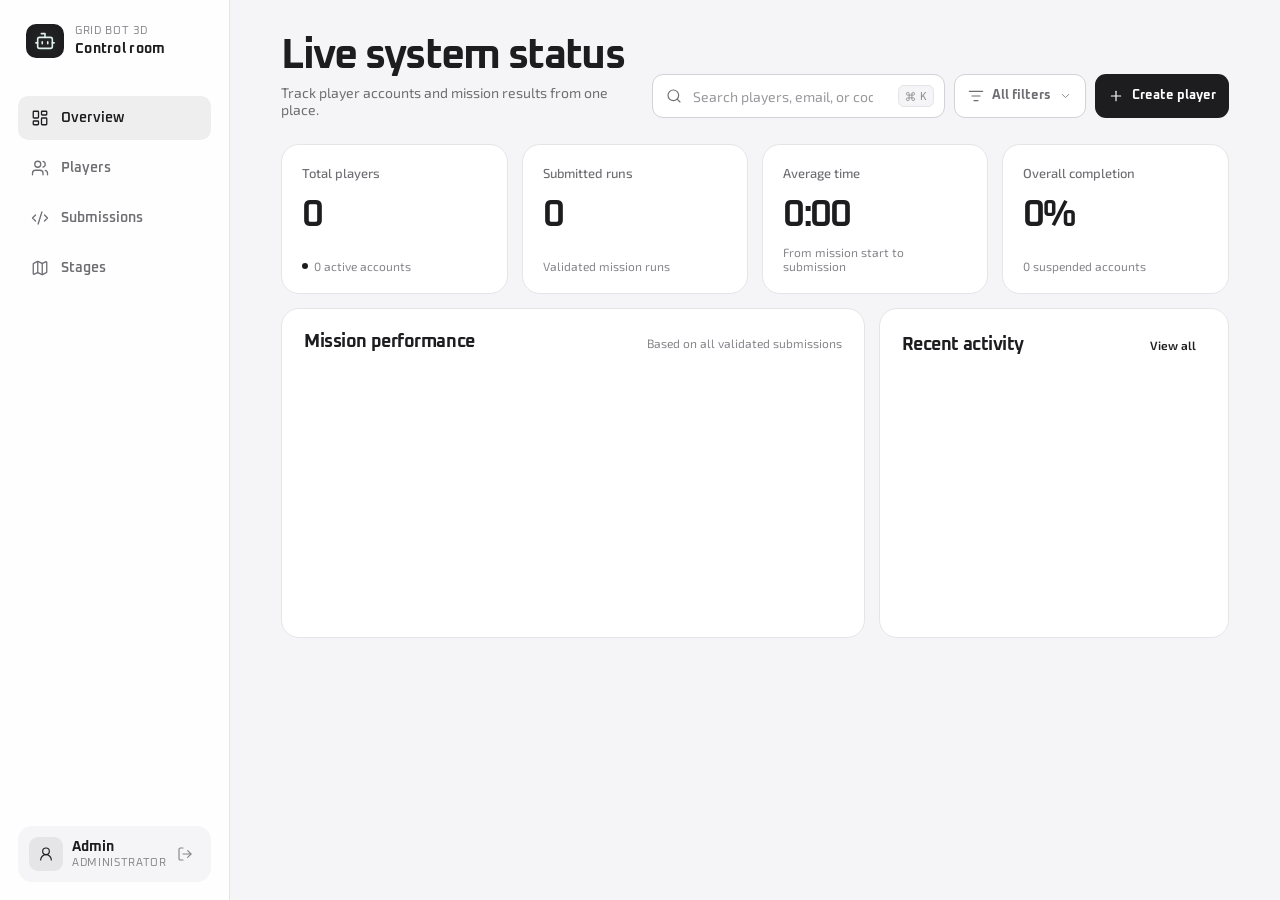
==== commit 678e2294: "style(admin): convert tables to Material 3 bento-box layouts and fix mobile navbar/profile UI" ====
--- a/frontend/admin.html
+++ b/frontend/admin.html
@@ -33,6 +33,10 @@
         <button type="button" data-view="submissions">
           <svg class="lucide-icon" viewBox="0 0 24 24" fill="none" stroke="currentColor" stroke-width="2" stroke-linecap="round" stroke-linejoin="round" aria-hidden="true" focusable="false"><use href="./assets/lucide-sprite.svg#code-xml"></use></svg>
           <span>Submissions</span>
+        </button>
+        <button type="button" data-view="stages">
+          <svg class="lucide-icon" viewBox="0 0 24 24" fill="none" stroke="currentColor" stroke-width="2" stroke-linecap="round" stroke-linejoin="round" aria-hidden="true" focusable="false"><use href="./assets/lucide-sprite.svg#map"></use></svg>
+          <span>Stages</span>
         </button>
       </nav>
 
@@ -169,6 +173,32 @@
             <svg class="lucide-icon" viewBox="0 0 24 24" fill="none" stroke="currentColor" stroke-width="2" stroke-linecap="round" stroke-linejoin="round" aria-hidden="true" focusable="false"><use href="./assets/lucide-sprite.svg#code-xml"></use></svg>
             <strong>No submissions found</strong><span>Try a different search or filter.</span>
           </div>
+      </section>
+
+      <section id="stages-view" class="admin-view" hidden>
+        <article class="admin-panel table-panel">
+          <header class="table-heading">
+            <div><span>GAME CONTENT</span><h2>Missions & Stages</h2></div>
+            <div style="display: flex; align-items: center; gap: 16px;">
+              <span id="stages-count">0 items</span>
+              <button id="create-stage-button" class="btn-create-stage" type="button" style="display: flex; align-items: center; gap: 6px; padding: 8px 14px; border-radius: 12px; background: var(--accent); color: var(--accent-ink); font-weight: 600; cursor: pointer;">
+                <svg class="lucide-icon" viewBox="0 0 24 24" fill="none" stroke="currentColor" stroke-width="2" stroke-linecap="round" stroke-linejoin="round" aria-hidden="true" focusable="false" style="width: 14px; height: 14px;"><use href="./assets/lucide-sprite.svg#plus"></use></svg>
+                Create Stage
+              </button>
+            </div>
+          </header>
+          <div class="data-table-wrap">
+            <table class="data-table">
+              <thead>
+                <tr><th>Number</th><th>ID</th><th>Name</th><th>Size</th><th>Start</th><th>Goal</th><th>Par</th><th>Difficulty</th><th>Obstacles</th><th></th></tr>
+              </thead>
+              <tbody id="stages-table-body"></tbody>
+            </table>
+          </div>
+          <div id="stages-empty" class="empty-state" hidden>
+            <svg class="lucide-icon" viewBox="0 0 24 24" fill="none" stroke="currentColor" stroke-width="2" stroke-linecap="round" stroke-linejoin="round" aria-hidden="true" focusable="false"><use href="./assets/lucide-sprite.svg#map"></use></svg>
+            <strong>No stages found</strong><span>Create a new stage to begin.</span>
+          </div>
         </article>
       </section>
     </main>
@@ -217,6 +247,65 @@
     </section>
   </div>
 
+  <div id="stage-modal" class="admin-modal" role="dialog" aria-modal="true" aria-labelledby="stage-modal-title" hidden>
+    <div class="modal-scrim" data-close-stage-modal></div>
+    <section class="modal-card wide">
+      <header>
+        <div><span>STAGE BUILDER</span><h2 id="stage-modal-title">Create game stage</h2></div>
+        <button type="button" data-close-stage-modal aria-label="Close">
+          <svg class="lucide-icon" viewBox="0 0 24 24" fill="none" stroke="currentColor" stroke-width="2" stroke-linecap="round" stroke-linejoin="round" focusable="false"><use href="./assets/lucide-sprite.svg#x"></use></svg>
+        </button>
+      </header>
+      <form id="stage-form" class="stage-builder-layout">
+        <div class="stage-builder-fields">
+          <input id="stage-form-is-edit" type="hidden" value="false" />
+          <label><span>Stage ID (slug, lowercase alphanumeric/dash/underscore)</span><input id="stage-id" name="id" type="text" minlength="3" maxlength="32" required placeholder="warmup" /></label>
+          <label><span>Stage Number (e.g. '01', '02')</span><input id="stage-number" name="number" type="text" required placeholder="01" /></label>
+          <label><span>Name</span><input id="stage-name" name="name" type="text" minlength="3" maxlength="64" required placeholder="BOOT SEQUENCE" /></label>
+          <label><span>Subtitle</span><input id="stage-subtitle" name="subtitle" type="text" maxlength="64" placeholder="Opening Route" /></label>
+          <label><span>Description</span><input id="stage-description" name="description" type="text" placeholder="Weave through energy barrier lines..." /></label>
+          <div style="display: grid; grid-template-columns: 1fr 1fr; gap: 12px;">
+            <label><span>Grid Size (3-20)</span><input id="stage-size" name="size" type="number" min="3" max="20" required value="5" /></label>
+            <label><span>Par Steps</span><input id="stage-par" name="par" type="number" min="1" required value="8" /></label>
+          </div>
+          <div style="display: grid; grid-template-columns: 1fr 1fr; gap: 12px;">
+            <label><span>Difficulty (Stars 1-3)</span><input id="stage-difficulty" name="difficulty" type="number" min="1" max="3" required value="1" /></label>
+            <label><span>Brush Tool</span>
+              <div class="brush-selector status-segment" style="grid-template-columns: repeat(3, 1fr); margin-top: 0; height: 45px;">
+                <button class="active" type="button" data-brush="obstacle" style="font-size: 11px;">Block</button>
+                <button type="button" data-brush="start" style="font-size: 11px;">Start</button>
+                <button type="button" data-brush="goal" style="font-size: 11px;">Goal</button>
+              </div>
+            </label>
+          </div>
+          <div style="display: grid; grid-template-columns: 1fr 1fr; gap: 12px; margin-top: 8px;">
+            <div><span style="font-size: 12px; color: var(--muted);">Start Coordinate:</span> <strong id="stage-start-label">[0, 0]</strong></div>
+            <div><span style="font-size: 12px; color: var(--muted);">Goal Coordinate:</span> <strong id="stage-goal-label">[4, 4]</strong></div>
+          </div>
+          <div style="margin-top: 8px; display: flex; align-items: center; gap: 6px;">
+            <span style="font-size: 12px; color: var(--muted);">Path Status:</span>
+            <span id="stage-passable-badge" style="font-size: 11px; font-weight: 600; padding: 2px 8px; border-radius: 6px; text-transform: uppercase;">Checking...</span>
+          </div>
+          <p id="stage-form-error" class="form-error" role="alert" hidden></p>
+          <footer style="margin-top: 15px; display: flex; justify-content: flex-end; gap: 8px; border-top: 1px solid var(--line); padding-top: 14px;">
+            <button type="button" data-close-stage-modal style="background: rgba(215, 230, 226, 0.05); padding: 8px 16px; border-radius: 12px; color: var(--text); font-weight: 500; cursor: pointer;">Cancel</button>
+            <button id="save-stage-button" type="submit" style="background: var(--accent); color: var(--accent-ink); padding: 8px 16px; border-radius: 12px; font-weight: 600; cursor: pointer;">Save stage</button>
+          </footer>
+        </div>
+        <div class="stage-builder-editor" style="display: flex; flex-direction: column;">
+          <span style="display: block; margin-bottom: 8px; color: #99a6a3; font-size: 13px; font-weight: 600; text-align: center;">2D GRID EDITOR (CLICK & DRAG)</span>
+          <div class="grid-builder-container">
+            <div id="grid-builder-canvas" class="grid-builder-canvas"></div>
+            <button type="button" id="grid-clear-btn" class="grid-builder-tool-btn" style="margin-top: 8px; display: flex; align-items: center; gap: 6px; padding: 6px 12px; border-radius: 8px; background: rgba(215, 230, 226, 0.05); color: var(--text); cursor: pointer; font-size: 12px;">
+              <svg class="lucide-icon" viewBox="0 0 24 24" fill="none" stroke="currentColor" stroke-width="2" stroke-linecap="round" stroke-linejoin="round" aria-hidden="true" focusable="false" style="width: 14px; height: 14px;"><use href="./assets/lucide-sprite.svg#rotate-ccw"></use></svg>
+              Reset obstacles
+            </button>
+          </div>
+        </div>
+      </form>
+    </section>
+  </div>
+
   <div id="delete-modal" class="admin-modal" role="dialog" aria-modal="true" aria-labelledby="delete-modal-title" hidden>
     <div class="modal-scrim" data-close-delete></div>
     <section class="modal-card compact">
@@ -236,6 +325,28 @@
     <span id="admin-toast-copy">Saved</span>
   </div>
 
+  <div id="sync-bar" class="sync-bar"></div>
+
+  <div class="mobile-profile" id="mobile-profile">
+    <button class="mobile-profile-trigger" id="mobile-profile-trigger" aria-expanded="false" aria-label="Toggle profile menu">
+      <span class="mobile-profile-avatar">
+        <svg class="lucide-icon" viewBox="0 0 24 24" fill="none" stroke="currentColor" stroke-width="2" stroke-linecap="round" stroke-linejoin="round" focusable="false"><use href="./assets/lucide-sprite.svg#user-round"></use></svg>
+      </span>
+      <span class="mobile-profile-username" id="mobile-profile-username">Admin</span>
+      <svg class="lucide-icon chevron" viewBox="0 0 24 24" fill="none" stroke="currentColor" stroke-width="2" stroke-linecap="round" stroke-linejoin="round" focusable="false"><use href="./assets/lucide-sprite.svg#chevron-down"></use></svg>
+    </button>
+    <div class="mobile-profile-dropdown" id="mobile-profile-dropdown" hidden>
+      <div class="mobile-profile-dropdown-info">
+        <strong id="mobile-profile-menu-name">Admin</strong>
+        <small>ADMINISTRATOR</small>
+      </div>
+      <button id="mobile-profile-logout" type="button">
+        <svg class="lucide-icon" viewBox="0 0 24 24" fill="none" stroke="currentColor" stroke-width="2" stroke-linecap="round" stroke-linejoin="round" focusable="false"><use href="./assets/lucide-sprite.svg#log-out"></use></svg>
+        <span>Sign out</span>
+      </button>
+    </div>
+  </div>
+
   <script type="module" src="./admin.js"></script>
 </body>
 
--- a/frontend/admin.css
+++ b/frontend/admin.css
@@ -1692,13 +1692,14 @@
     position: fixed;
     top: auto;
     right: 12px;
-    bottom: 12px;
+    bottom: calc(12px + env(safe-area-inset-bottom, 0px));
     left: 12px;
     z-index: 80;
-    display: grid;
+    display: flex;
+    align-items: center;
+    justify-content: center;
     width: auto;
     height: 64px;
-    grid-template-columns: auto 1fr auto;
     padding: 8px;
     border: 1px solid var(--line-strong);
     border-radius: 20px;
@@ -1706,24 +1707,21 @@
     box-shadow: 0 18px 50px rgba(0, 0, 0, 0.34);
   }
 
-  .admin-brand-mark {
-    width: 42px;
-    height: 42px;
+  .admin-brand,
+  .admin-account {
+    display: none !important;
   }
 
   .admin-nav {
     display: grid;
-    grid-template-columns: repeat(3, 1fr);
-    gap: 4px;
-    margin: 0;
+    grid-template-columns: repeat(4, 1fr);
+    gap: 8px;
+    margin: 0 !important;
+    width: 100%;
   }
 
   .admin-nav button {
     min-height: 46px;
-  }
-
-  .admin-account {
-    margin: 0;
   }
 
   .admin-main {
@@ -1764,12 +1762,448 @@
     grid-template-columns: 1fr;
   }
 
+  /* Mobile Profile (Google M3-inspired layout at top-right) */
+  .mobile-profile {
+    display: block;
+    position: fixed;
+    top: 16px;
+    right: 16px;
+    z-index: 100;
+  }
+
+  .mobile-profile-trigger {
+    display: flex;
+    align-items: center;
+    gap: 8px;
+    height: 40px;
+    padding: 4px 12px 4px 6px;
+    border: 1px solid var(--line-strong);
+    border-radius: 20px;
+    background: var(--surface-raised);
+    color: var(--text);
+    cursor: pointer;
+    box-shadow: 0 2px 8px rgba(0, 0, 0, 0.12);
+    font-size: 14px;
+    font-weight: 500;
+    transition: background 150ms ease, box-shadow 150ms ease;
+  }
+
+  .mobile-profile-trigger:hover,
+  .mobile-profile-trigger:focus {
+    background: var(--surface-soft);
+    box-shadow: 0 4px 12px rgba(0, 0, 0, 0.16);
+  }
+
+  .mobile-profile-avatar {
+    display: grid;
+    width: 30px;
+    height: 30px;
+    place-items: center;
+    border-radius: 50%;
+    background: rgba(157, 189, 181, 0.2);
+    color: var(--accent);
+  }
+
+  .mobile-profile-avatar svg {
+    width: 16px;
+    height: 16px;
+  }
+
+  .mobile-profile-trigger .chevron {
+    width: 16px;
+    height: 16px;
+    color: var(--muted);
+    transition: transform 150ms ease;
+  }
+
+  .mobile-profile-trigger[aria-expanded="true"] .chevron {
+    transform: rotate(180deg);
+  }
+
+  .mobile-profile-dropdown {
+    position: absolute;
+    top: 100%;
+    right: 0;
+    margin-top: 8px;
+    width: 200px;
+    border: 1px solid var(--line-strong);
+    border-radius: 16px;
+    background: var(--surface-raised);
+    box-shadow: 0 8px 24px rgba(0, 0, 0, 0.26);
+    padding: 12px;
+    display: flex;
+    flex-direction: column;
+    gap: 12px;
+    transform-origin: top right;
+    animation: menu-in 150ms cubic-bezier(0.22, 1, 0.36, 1);
+  }
+
+  .mobile-profile-dropdown[hidden] {
+    display: none;
+  }
+
+  .mobile-profile-dropdown-info {
+    display: flex;
+    flex-direction: column;
+    gap: 2px;
+    padding-inline: 8px;
+    border-bottom: 1px solid var(--line);
+    padding-bottom: 8px;
+  }
+
+  .mobile-profile-dropdown-info strong {
+    font-size: 14px;
+    color: var(--text);
+  }
+
+  .mobile-profile-dropdown-info small {
+    font-size: 11px;
+    color: var(--muted);
+    letter-spacing: 0.05em;
+  }
+
+  .mobile-profile-dropdown button {
+    display: flex;
+    align-items: center;
+    justify-content: center;
+    gap: 8px;
+    height: 38px;
+    border-radius: 10px;
+    background: rgba(216, 138, 152, 0.1);
+    color: var(--danger);
+    font-weight: 600;
+    font-size: 14px;
+    cursor: pointer;
+    transition: background 150ms ease;
+    border: none;
+    width: 100%;
+  }
+
+  .mobile-profile-dropdown button:hover {
+    background: rgba(216, 138, 152, 0.18);
+  }
+
+  /* Responsive Bento Box Table layout (Google M3 cards style) */
+  .data-table-wrap {
+    overflow-x: visible;
+  }
+
   .data-table {
-    min-width: 760px;
-  }
-
-  .data-table-wrap {
-    overflow-x: auto;
+    min-width: 100% !important;
+    background: transparent !important;
+    border: none !important;
+    display: block;
+  }
+
+  .data-table thead {
+    display: none;
+  }
+
+  .data-table tbody {
+    display: block;
+    width: 100%;
+    background: transparent !important;
+  }
+
+  .data-table tbody tr {
+    display: flex;
+    flex-direction: column;
+    gap: 12px;
+    background: var(--surface-raised);
+    border: 1px solid var(--line-strong);
+    border-radius: 16px;
+    padding: 16px;
+    margin-bottom: 16px;
+    box-shadow: 0 1px 3px rgba(0, 0, 0, 0.05);
+    position: relative;
+    box-sizing: border-box;
+    width: 100%;
+  }
+
+  .data-table tbody tr:hover {
+    background: var(--surface-soft);
+    transform: translateY(-1px);
+    box-shadow: 0 4px 12px rgba(0, 0, 0, 0.1);
+  }
+
+  .data-table td {
+    display: block;
+    width: 100% !important;
+    height: auto !important;
+    padding: 0 !important;
+    border: none !important;
+    box-sizing: border-box;
+  }
+
+  /* --- Players Bento Details --- */
+  #users-table-body tr {
+    display: flex;
+    flex-direction: column;
+    gap: 12px;
+  }
+
+  #users-table-body td:nth-child(6) {
+    position: absolute;
+    top: 16px;
+    right: 16px;
+    width: auto !important;
+  }
+
+  #users-table-body td:nth-child(3),
+  #users-table-body td:nth-child(4) {
+    display: inline-block;
+    width: calc(50% - 6px) !important;
+    background: var(--surface);
+    border: 1px solid var(--line);
+    border-radius: 12px;
+    padding: 12px !important;
+    text-align: center;
+    vertical-align: top;
+  }
+
+  #users-table-body td:nth-child(3) {
+    margin-right: 12px;
+  }
+
+  #users-table-body td:nth-child(3)::before {
+    content: "Submissions";
+    display: block;
+    font-size: 10px;
+    color: var(--muted);
+    font-weight: 600;
+    margin-bottom: 4px;
+    text-transform: uppercase;
+    letter-spacing: 0.05em;
+  }
+
+  #users-table-body td:nth-child(4)::before {
+    content: "Best Stars";
+    display: block;
+    font-size: 10px;
+    color: var(--muted);
+    font-weight: 600;
+    margin-bottom: 4px;
+    text-transform: uppercase;
+    letter-spacing: 0.05em;
+  }
+
+  #users-table-body td:nth-child(5) {
+    font-size: 12px;
+    color: var(--muted);
+    text-align: right;
+    margin-top: -4px;
+  }
+
+  /* --- Submissions Bento Details --- */
+  #submissions-table-body tr {
+    display: flex;
+    flex-direction: column;
+    gap: 12px;
+  }
+
+  #submissions-table-body td:nth-child(6) {
+    position: absolute;
+    top: 16px;
+    right: 16px;
+    width: auto !important;
+  }
+
+  #submissions-table-body td:nth-child(2) {
+    background: var(--surface);
+    border: 1px solid var(--line);
+    border-radius: 12px;
+    padding: 12px !important;
+  }
+
+  #submissions-table-body td:nth-child(3),
+  #submissions-table-body td:nth-child(4) {
+    display: inline-block;
+    width: calc(50% - 6px) !important;
+    background: var(--surface);
+    border: 1px solid var(--line);
+    border-radius: 12px;
+    padding: 12px !important;
+    text-align: center;
+    vertical-align: top;
+  }
+
+  #submissions-table-body td:nth-child(3) {
+    margin-right: 12px;
+  }
+
+  #submissions-table-body td:nth-child(3)::before {
+    content: "Result";
+    display: block;
+    font-size: 10px;
+    color: var(--muted);
+    font-weight: 600;
+    margin-bottom: 4px;
+    text-transform: uppercase;
+    letter-spacing: 0.05em;
+  }
+
+  #submissions-table-body td:nth-child(4)::before {
+    content: "Duration";
+    display: block;
+    font-size: 10px;
+    color: var(--muted);
+    font-weight: 600;
+    margin-bottom: 4px;
+    text-transform: uppercase;
+    letter-spacing: 0.05em;
+  }
+
+  #submissions-table-body td:nth-child(5) {
+    font-size: 12px;
+    color: var(--muted);
+    text-align: right;
+    margin-top: -4px;
+  }
+
+  /* --- Stages Bento Details --- */
+  #stages-table-body tr {
+    display: grid !important;
+    grid-template-columns: 1fr 1fr;
+    gap: 12px;
+  }
+
+  #stages-table-body td:nth-child(3) {
+    grid-column: 1 / -1;
+    margin-bottom: 4px;
+  }
+
+  #stages-table-body td:nth-child(3) strong {
+    font-size: 16px;
+    color: var(--text);
+  }
+
+  #stages-table-body td:nth-child(10) {
+    position: absolute;
+    top: 16px;
+    right: 16px;
+    display: flex;
+    gap: 8px;
+    width: auto !important;
+  }
+
+  #stages-table-body td:nth-child(2) {
+    grid-column: 1 / -1;
+    font-size: 12px;
+    color: var(--muted);
+    margin-bottom: 8px;
+  }
+
+  #stages-table-body td:nth-child(2) code {
+    background: rgba(215, 230, 226, 0.05);
+    padding: 2px 6px;
+    border-radius: 6px;
+    border: 1px solid var(--line);
+  }
+
+  #stages-table-body td:nth-child(1) {
+    position: absolute;
+    top: -8px;
+    left: 12px;
+    background: var(--accent);
+    color: var(--accent-ink);
+    padding: 2px 8px;
+    border-radius: 6px;
+    font-size: 11px;
+    font-weight: 700;
+    width: auto !important;
+  }
+
+  #stages-table-body td:nth-child(8),
+  #stages-table-body td:nth-child(7) {
+    background: var(--surface);
+    border: 1px solid var(--line);
+    border-radius: 12px;
+    padding: 12px !important;
+    text-align: center;
+  }
+
+  #stages-table-body td:nth-child(8)::before {
+    content: "Difficulty";
+    display: block;
+    font-size: 10px;
+    color: var(--muted);
+    font-weight: 600;
+    margin-bottom: 4px;
+    text-transform: uppercase;
+    letter-spacing: 0.05em;
+  }
+
+  #stages-table-body td:nth-child(7)::before {
+    content: "Par Steps";
+    display: block;
+    font-size: 10px;
+    color: var(--muted);
+    font-weight: 600;
+    margin-bottom: 4px;
+    text-transform: uppercase;
+    letter-spacing: 0.05em;
+  }
+
+  #stages-table-body td:nth-child(4),
+  #stages-table-body td:nth-child(9) {
+    background: var(--surface);
+    border: 1px solid var(--line);
+    border-radius: 12px;
+    padding: 12px !important;
+    text-align: center;
+  }
+
+  #stages-table-body td:nth-child(4)::before {
+    content: "Grid Size";
+    display: block;
+    font-size: 10px;
+    color: var(--muted);
+    font-weight: 600;
+    margin-bottom: 4px;
+    text-transform: uppercase;
+    letter-spacing: 0.05em;
+  }
+
+  #stages-table-body td:nth-child(9)::before {
+    content: "Obstacles";
+    display: block;
+    font-size: 10px;
+    color: var(--muted);
+    font-weight: 600;
+    margin-bottom: 4px;
+    text-transform: uppercase;
+    letter-spacing: 0.05em;
+  }
+
+  #stages-table-body td:nth-child(5),
+  #stages-table-body td:nth-child(6) {
+    background: var(--surface);
+    border: 1px solid var(--line);
+    border-radius: 12px;
+    padding: 12px !important;
+    text-align: center;
+  }
+
+  #stages-table-body td:nth-child(5)::before {
+    content: "Start Coord";
+    display: block;
+    font-size: 10px;
+    color: var(--muted);
+    font-weight: 600;
+    margin-bottom: 4px;
+    text-transform: uppercase;
+    letter-spacing: 0.05em;
+  }
+
+  #stages-table-body td:nth-child(6)::before {
+    content: "Goal Coord";
+    display: block;
+    font-size: 10px;
+    color: var(--muted);
+    font-weight: 600;
+    margin-bottom: 4px;
+    text-transform: uppercase;
+    letter-spacing: 0.05em;
   }
 
   .detail-drawer > section {
@@ -1857,3 +2291,170 @@
     transition-duration: 0.01ms !important;
   }
 }
+
+/* Stage Builder Styles */
+.modal-card.wide {
+  width: min(850px, 100vw - 24px);
+}
+
+.stage-builder-layout {
+  display: grid;
+  grid-template-columns: 1.15fr 0.85fr;
+  gap: 24px;
+  padding: 20px 22px 22px;
+  align-items: start;
+}
+
+@media (max-width: 768px) {
+  .stage-builder-layout {
+    grid-template-columns: 1fr;
+  }
+}
+
+.stage-builder-fields {
+  display: flex;
+  flex-direction: column;
+  gap: 12px;
+}
+
+.stage-builder-fields label {
+  display: grid;
+  gap: 6px;
+}
+
+.stage-builder-fields label span {
+  color: #99a6a3;
+  font-size: 13px;
+  font-weight: 600;
+}
+
+.stage-builder-fields input {
+  width: 100%;
+  height: 42px;
+  padding: 0 12px;
+  border: 1px solid var(--line);
+  border-radius: 12px;
+  outline: 0;
+  color: var(--text);
+  background: rgba(8, 13, 14, 0.25);
+  font-size: 14px;
+  transition: border-color 0.15s ease, box-shadow 0.15s ease;
+}
+
+.stage-builder-fields input:focus {
+  border-color: rgba(157, 189, 181, 0.32);
+  box-shadow: 0 0 0 4px rgba(157, 189, 181, 0.05);
+}
+
+.brush-selector button.active {
+  background: var(--accent) !important;
+  color: var(--accent-ink) !important;
+  font-weight: 600;
+}
+
+.grid-builder-container {
+  display: flex;
+  flex-direction: column;
+  align-items: center;
+  gap: 12px;
+  width: 100%;
+}
+
+.grid-builder-canvas {
+  display: grid;
+  width: 100%;
+  aspect-ratio: 1;
+  max-width: 320px;
+  background: #0d1213;
+  border: 1.5px solid var(--line-strong);
+  border-radius: 16px;
+  padding: 8px;
+  gap: 3px;
+  user-select: none;
+  grid-auto-rows: 1fr;
+}
+
+.grid-builder-cell {
+  background: rgba(215, 230, 226, 0.08);
+  border: 1.5px solid rgba(215, 230, 226, 0.16);
+  border-radius: 3px;
+  aspect-ratio: 1;
+  display: flex;
+  align-items: center;
+  justify-content: center;
+  font-size: 12px;
+  font-weight: 700;
+  color: var(--text);
+  cursor: pointer;
+  min-width: 0;
+  min-height: 0;
+  box-sizing: border-box;
+  transition: all 0.1s ease;
+}
+
+.grid-builder-cell:hover {
+  background: rgba(215, 230, 226, 0.2);
+  border-color: var(--accent);
+}
+
+.grid-builder-cell.cell-obstacle {
+  background: var(--danger);
+  border-color: var(--danger);
+  color: #101516;
+  box-shadow: 0 0 8px rgba(216, 138, 152, 0.25);
+}
+
+.grid-builder-cell.cell-start {
+  background: #5db075;
+  border-color: #5db075;
+  color: #ffffff;
+  box-shadow: 0 0 10px rgba(93, 176, 117, 0.35);
+}
+
+.grid-builder-cell.cell-goal {
+  background: #3f90db;
+  border-color: #3f90db;
+  color: #ffffff;
+  box-shadow: 0 0 10px rgba(63, 144, 219, 0.35);
+}
+
+.grid-builder-tool-btn {
+  transition: background 0.15s ease, color 0.15s ease;
+}
+
+.grid-builder-tool-btn:hover {
+  background: rgba(215, 230, 226, 0.1) !important;
+}
+
+/* Synchronization progress bar */
+.sync-bar {
+  position: fixed;
+  bottom: 0;
+  left: 0;
+  height: 4px;
+  background: linear-gradient(90deg, #007aff, #38bdf8, #007aff);
+  background-size: 200% 100%;
+  width: 100%;
+  transform: scaleX(0);
+  transform-origin: left;
+  transition: transform 0.5s ease, opacity 0.5s ease;
+  z-index: 9999;
+  pointer-events: none;
+  opacity: 0;
+}
+
+.sync-bar.syncing {
+  opacity: 1;
+  transform: scaleX(1);
+  animation: shimmer 1.5s infinite linear;
+}
+
+@keyframes shimmer {
+  0% { background-position: 200% 0; }
+  100% { background-position: -200% 0; }
+}
+
+.mobile-profile {
+  display: none;
+}
+
